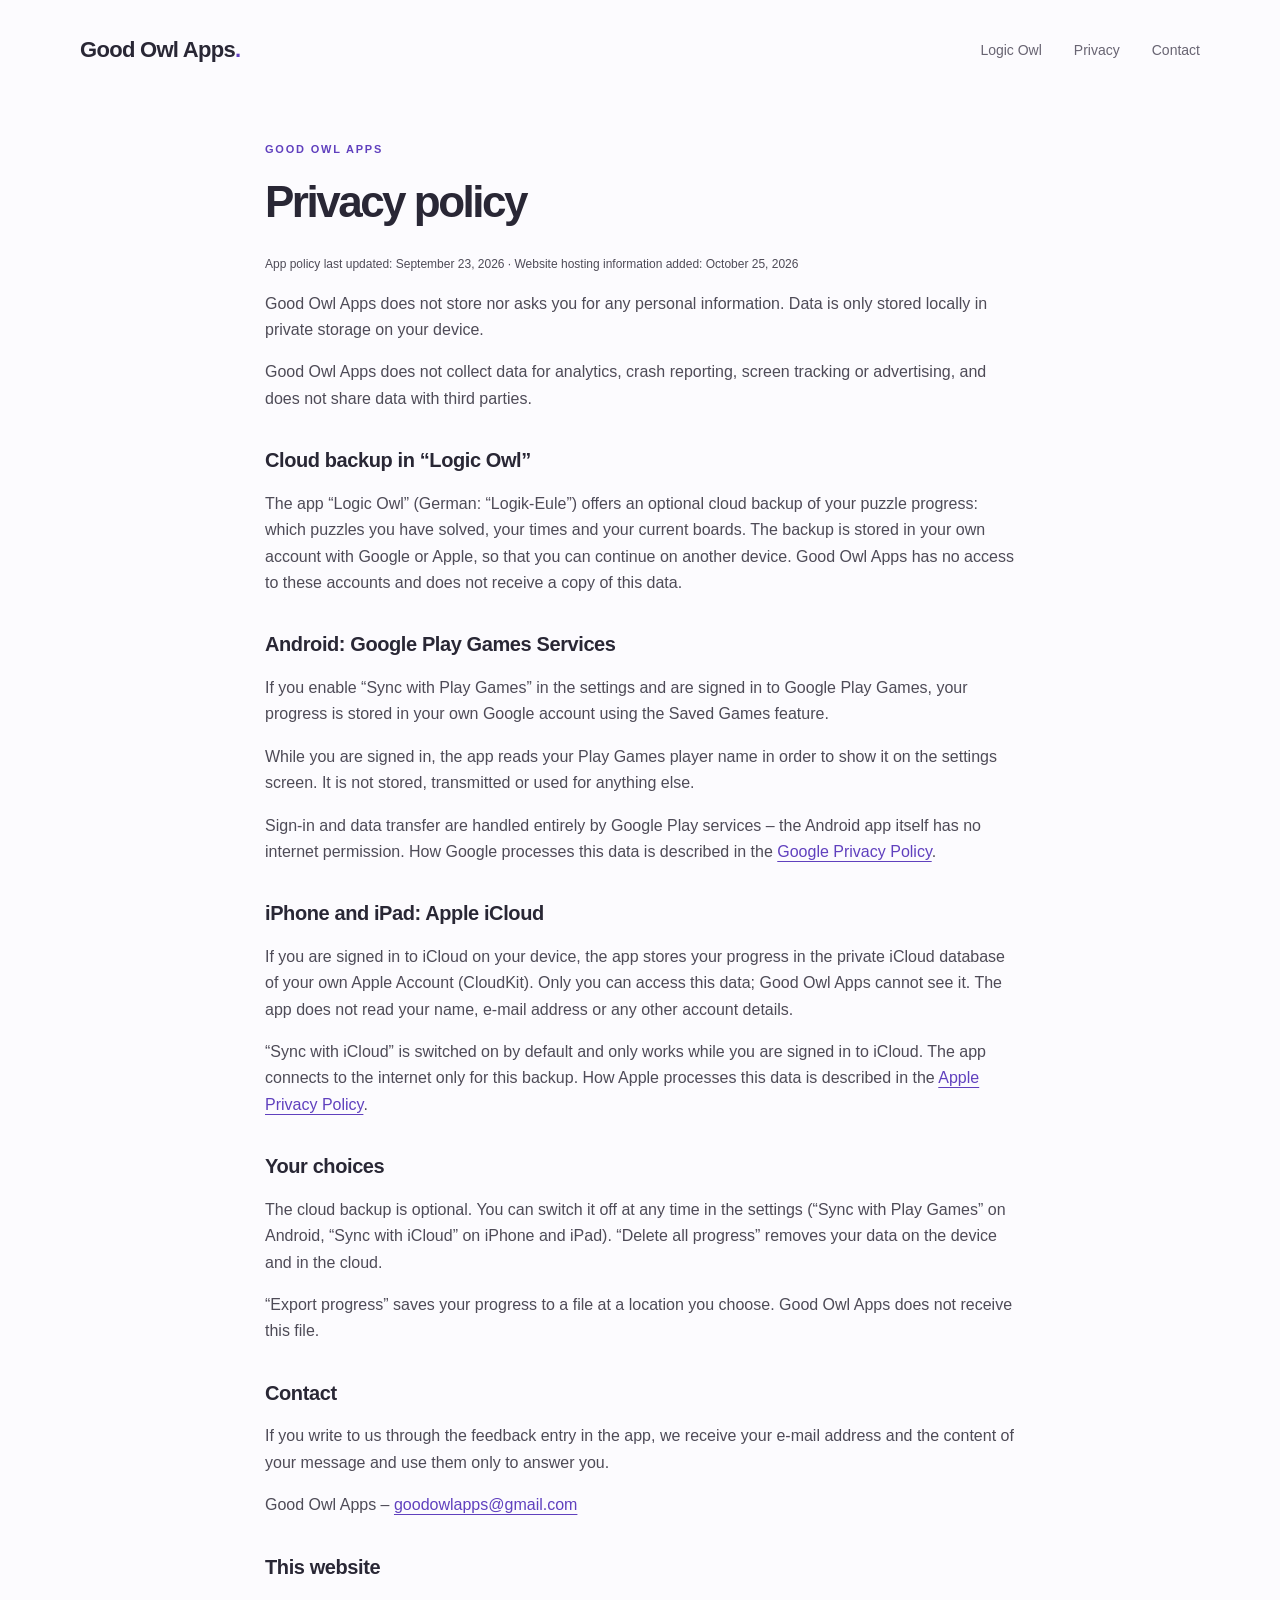
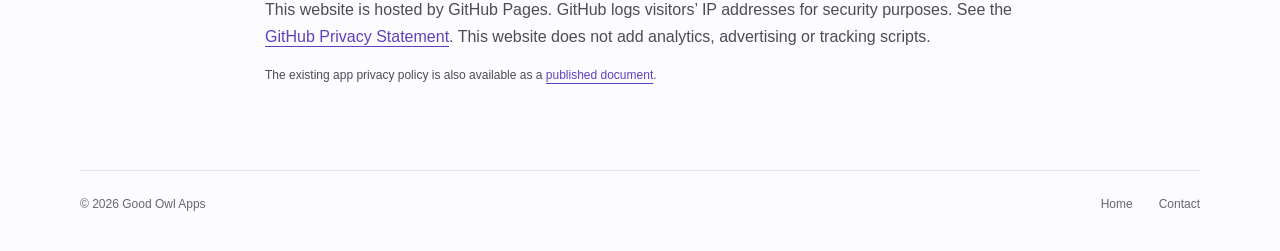
==== privacy.html @ fabba707 "Add Good Owl Apps website and privacy policy" ====
<!doctype html>
<html lang="en">
<head>
  <meta charset="utf-8">
  <meta name="viewport" content="width=device-width, initial-scale=1">
  <title>Privacy policy · Good Owl Apps</title>
  <meta name="description" content="The Good Owl Apps privacy policy, including optional Google Play Games and Apple iCloud backups in Logic Owl.">
  <link rel="icon" href="logic-owl.png" type="image/png">
  <link rel="stylesheet" href="style.css">
</head>
<body>
  <a class="skip" href="#main">Skip to content</a>
  <header class="wrap header"><a class="brand" href="./">Good Owl Apps<span class="brand-dot" aria-hidden="true">.</span></a><nav aria-label="Main navigation"><a href="./">Logic Owl</a><a href="privacy.html" aria-current="page">Privacy</a><a href="mailto:goodowlapps@gmail.com">Contact</a></nav></header>
  <main id="main" class="wrap document">
    <p class="eyebrow">Good Owl Apps</p>
    <h1>Privacy policy</h1>
    <p class="small">App policy last updated: September 23, 2026 · Website hosting information added: October 25, 2026</p>
    <p>Good Owl Apps does not store nor asks you for any personal information. Data is only stored locally in private storage on your device.</p>
    <p>Good Owl Apps does not collect data for analytics, crash reporting, screen tracking or advertising, and does not share data with third parties.</p>
    <h2>Cloud backup in “Logic Owl”</h2>
    <p>The app “Logic Owl” (German: “Logik-Eule”) offers an optional cloud backup of your puzzle progress: which puzzles you have solved, your times and your current boards. The backup is stored in your own account with Google or Apple, so that you can continue on another device. Good Owl Apps has no access to these accounts and does not receive a copy of this data.</p>
    <h2>Android: Google Play Games Services</h2>
    <p>If you enable “Sync with Play Games” in the settings and are signed in to Google Play Games, your progress is stored in your own Google account using the Saved Games feature.</p>
    <p>While you are signed in, the app reads your Play Games player name in order to show it on the settings screen. It is not stored, transmitted or used for anything else.</p>
    <p>Sign-in and data transfer are handled entirely by Google Play services – the Android app itself has no internet permission. How Google processes this data is described in the <a href="https://policies.google.com/privacy">Google Privacy Policy</a>.</p>
    <h2>iPhone and iPad: Apple iCloud</h2>
    <p>If you are signed in to iCloud on your device, the app stores your progress in the private iCloud database of your own Apple Account (CloudKit). Only you can access this data; Good Owl Apps cannot see it. The app does not read your name, e-mail address or any other account details.</p>
    <p>“Sync with iCloud” is switched on by default and only works while you are signed in to iCloud. The app connects to the internet only for this backup. How Apple processes this data is described in the <a href="https://www.apple.com/legal/privacy/">Apple Privacy Policy</a>.</p>
    <h2>Your choices</h2>
    <p>The cloud backup is optional. You can switch it off at any time in the settings (“Sync with Play Games” on Android, “Sync with iCloud” on iPhone and iPad). “Delete all progress” removes your data on the device and in the cloud.</p>
    <p>“Export progress” saves your progress to a file at a location you choose. Good Owl Apps does not receive this file.</p>
    <h2>Contact</h2>
    <p>If you write to us through the feedback entry in the app, we receive your e-mail address and the content of your message and use them only to answer you.</p>
    <p>Good Owl Apps – <a href="mailto:goodowlapps@gmail.com">goodowlapps@gmail.com</a></p>
    <h2>This website</h2>
    <p>This website is hosted by GitHub Pages. GitHub logs visitors’ IP addresses for security purposes. See the <a href="https://docs.github.com/en/site-policy/privacy-policies/github-general-privacy-statement">GitHub Privacy Statement</a>. This website does not add analytics, advertising or tracking scripts.</p>
    <p class="small">The existing app privacy policy is also available as a <a href="https://docs.google.com/document/d/e/2PACX-1vTFnq-FXLmimaPLVYi3MFYJRpCd9RBUf_4sBQjqVgsIgMpLkzqYEmUZU5Gso5C50ym8CvPSN7OywUHM/pub">published document</a>.</p>
  </main>
  <footer class="wrap footer"><span>© 2026 Good Owl Apps</span><a href="./">Home</a><a href="mailto:goodowlapps@gmail.com">Contact</a></footer>
</body>
</html>
---- style.css ----
:root { color-scheme: light; --ink: #292735; --muted: #686472; --purple: #6040be; --lavender: #eee8fb; --line: #e6e1ec; }
* { box-sizing: border-box; }
html { scroll-behavior: smooth; scroll-padding-top: 30px; }
body { margin: 0; background: #fcfbfe; color: var(--ink); font-family: -apple-system, BlinkMacSystemFont, "Segoe UI", sans-serif; font-size: 16px; line-height: 1.65; }
a { color: var(--purple); text-underline-offset: 4px; }
a:focus-visible { outline: 3px solid #bc9dff; outline-offset: 6px; }
.wrap { width: min(1120px, calc(100% - 64px)); margin-inline: auto; }
.header { display: flex; align-items: center; justify-content: space-between; gap: 24px; padding-block: 32px; }
.brand { color: var(--ink); font-size: 22px; font-weight: 750; text-decoration: none; letter-spacing: -.7px; white-space: nowrap; }
.brand-dot { color: var(--purple); }
nav { display: flex; gap: 32px; }
nav a { font-size: 14px; color: var(--muted); text-decoration: none; }
nav a:hover { color: var(--purple); text-decoration: underline; }
.hero { display: grid; grid-template-columns: 1.25fr 1fr; gap: 64px; align-items: center; padding-block: 64px 88px; }
.eyebrow { color: var(--purple); text-transform: uppercase; font-size: 11px; font-weight: 750; letter-spacing: 1.8px; margin: 0 0 20px; }
h1 { font-size: clamp(40px, 4.8vw, 59px); font-weight: 760; line-height: 1.1; letter-spacing: -2.5px; margin: 0 0 28px; }
h1 span { color: var(--purple); }
.lead { font-size: 21px; line-height: 1.55; margin: 0 0 16px; max-width: 500px; }
.lead strong { font-weight: 650; }
.intro { color: var(--muted); max-width: 475px; margin: 0 0 28px; }
.button { display: inline-flex; gap: 28px; align-items: center; background: var(--purple); color: #fff; border-radius: 10px; padding: 14px 22px; font-size: 15px; font-weight: 650; text-decoration: none; }
.button:hover { background: #4c3199; }
.small { font-size: 12px; }
.muted { color: var(--muted); }
.owl-card { margin: 0; background: var(--lavender); border-radius: 30px; padding: 22px 24px 28px; transform: rotate(2deg); }
.owl-card img { display: block; width: 100%; height: auto; border-radius: 15px; }
.owl-card figcaption { display: flex; flex-wrap: wrap; align-items: baseline; justify-content: space-between; gap: 6px 14px; padding: 20px 10px 0; font-size: 21px; font-weight: 700; }
.owl-card figcaption span { font-size: 12px; color: #5c4f79; font-weight: 450; }
.details { border-top: 1px solid var(--line); display: grid; grid-template-columns: repeat(3, 1fr); gap: 48px; padding-block: 48px 60px; }
.detail-number { display: block; color: var(--purple); font-size: 12px; font-weight: 700; margin-bottom: 15px; }
h2 { font-size: 20px; line-height: 1.35; letter-spacing: -.4px; font-weight: 650; }
.details h2 { margin: 0 0 14px; }
.details p { font-size: 15px; color: var(--muted); margin: 0 0 16px; }
.text-link { font-size: 14px; font-weight: 600; text-decoration: none; }
.text-link:hover { text-decoration: underline; }
.contact { display: flex; justify-content: space-between; align-items: center; gap: 32px; background: #f1edf8; border-radius: 18px; padding: 32px 36px; margin-block: 0 64px; }
.contact .eyebrow { margin: 0 0 8px; }
.contact h2 { margin: 0 0 8px; font-size: 25px; }
.contact p { color: var(--muted); margin: 0; }
.footer { display: flex; gap: 26px; font-size: 12px; padding-block: 24px 36px; border-top: 1px solid var(--line); color: var(--muted); }
.footer span { margin-right: auto; }
.footer a { color: var(--muted); text-decoration: none; }
.footer a:hover { text-decoration: underline; }
.skip { position: fixed; top: -80px; left: 20px; background: #fff; padding: 10px 16px; z-index: 10; }
.skip:focus { top: 10px; }
.document { max-width: 750px; padding-block: 40px 72px; }
.document h1 { font-size: 44px; }
.document h2 { margin-top: 35px; }
.document p { color: #4e4b57; }
.document .eyebrow { color: var(--purple); }
@media (max-width: 760px) {
  .wrap { width: calc(100% - 36px); }
  .header { flex-wrap: wrap; padding-block: 22px; gap: 14px; }
  nav { gap: 24px; }
  .hero { grid-template-columns: 1fr; gap: 34px; padding-block: 28px 50px; }
  h1 { font-size: 44px; letter-spacing: -1.8px; }
  .lead { font-size: 19px; }
  .owl-card { max-width: 400px; width: calc(100% - 14px); margin-inline: auto; transform: rotate(1deg); }
  .details { grid-template-columns: 1fr; gap: 32px; padding-block: 32px 40px; }
  .contact { flex-direction: column; align-items: flex-start; padding: 26px; margin-bottom: 42px; gap: 20px; }
  .contact h2 { font-size: 23px; }
  .footer { flex-wrap: wrap; gap: 14px 24px; }
  .footer span { width: 100%; }
  .document h1 { font-size: 36px; }
}
@media (prefers-reduced-motion: reduce) { html { scroll-behavior: auto; } }
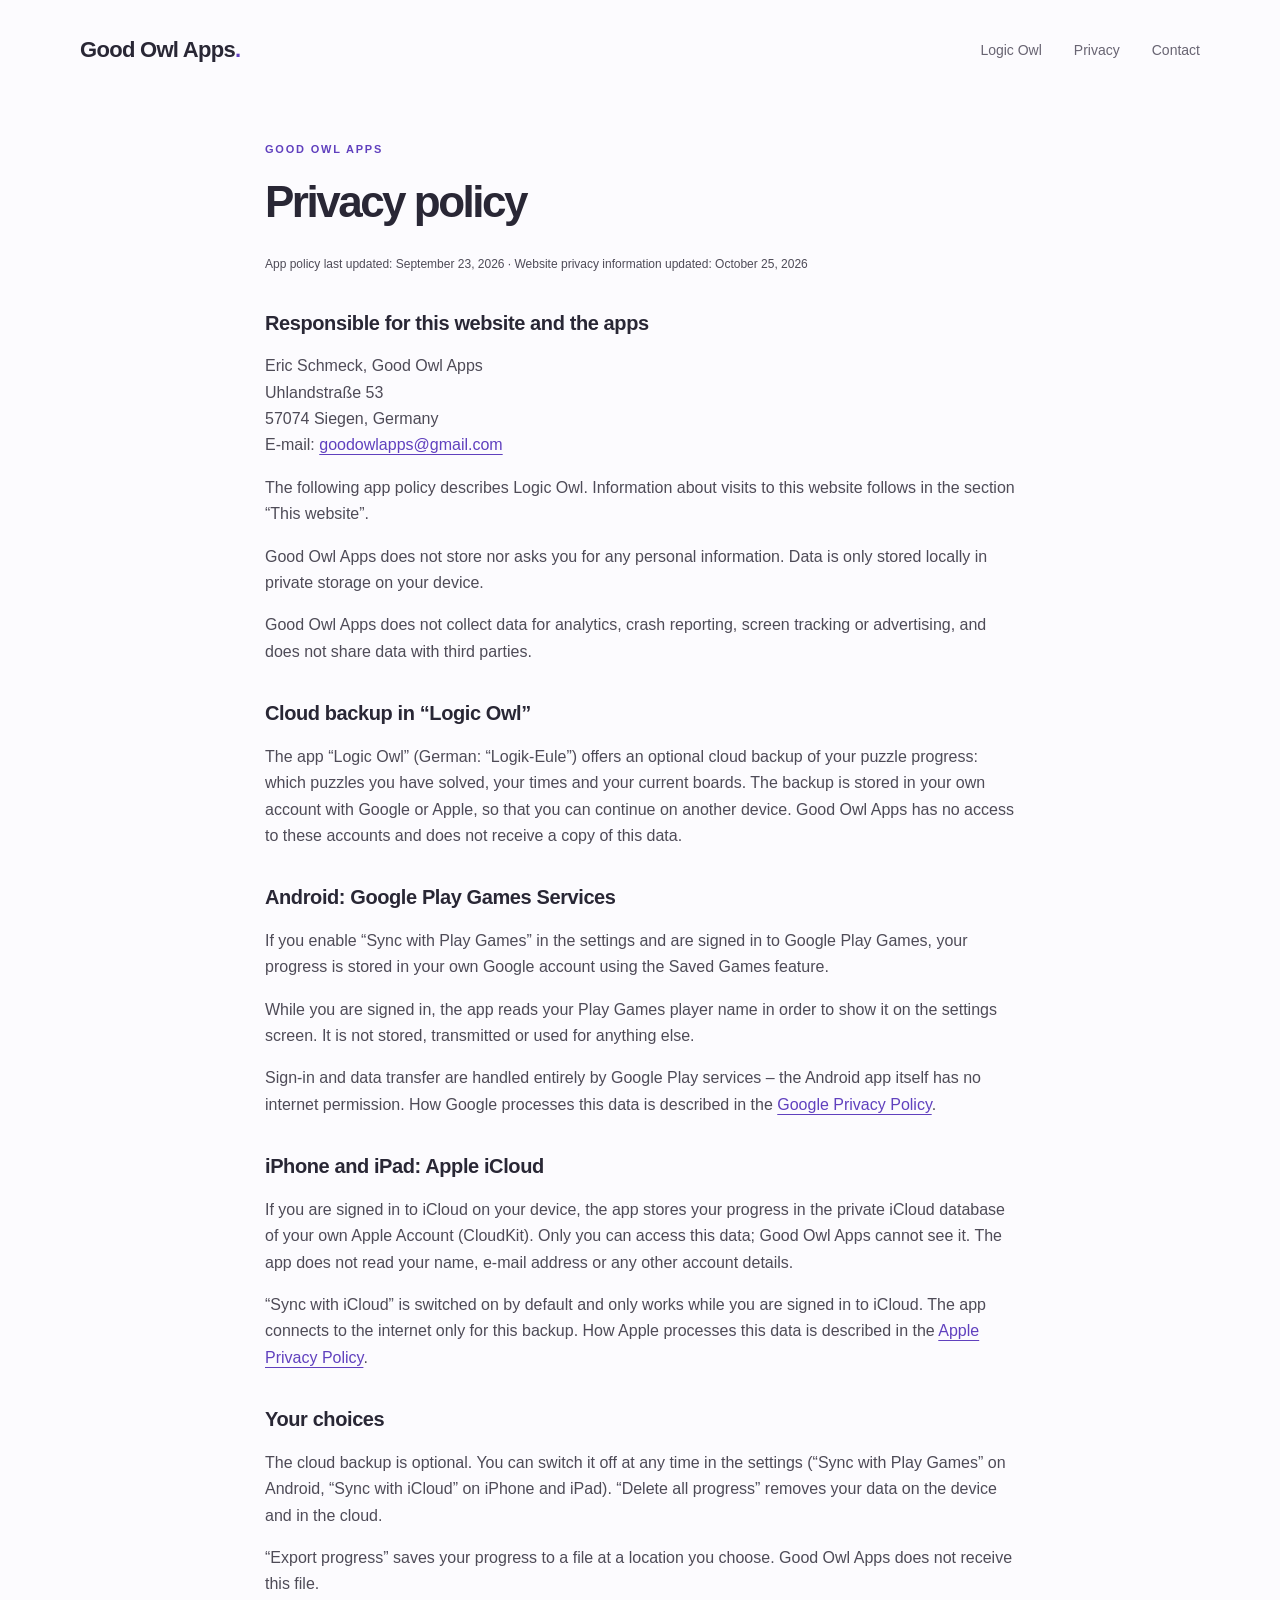
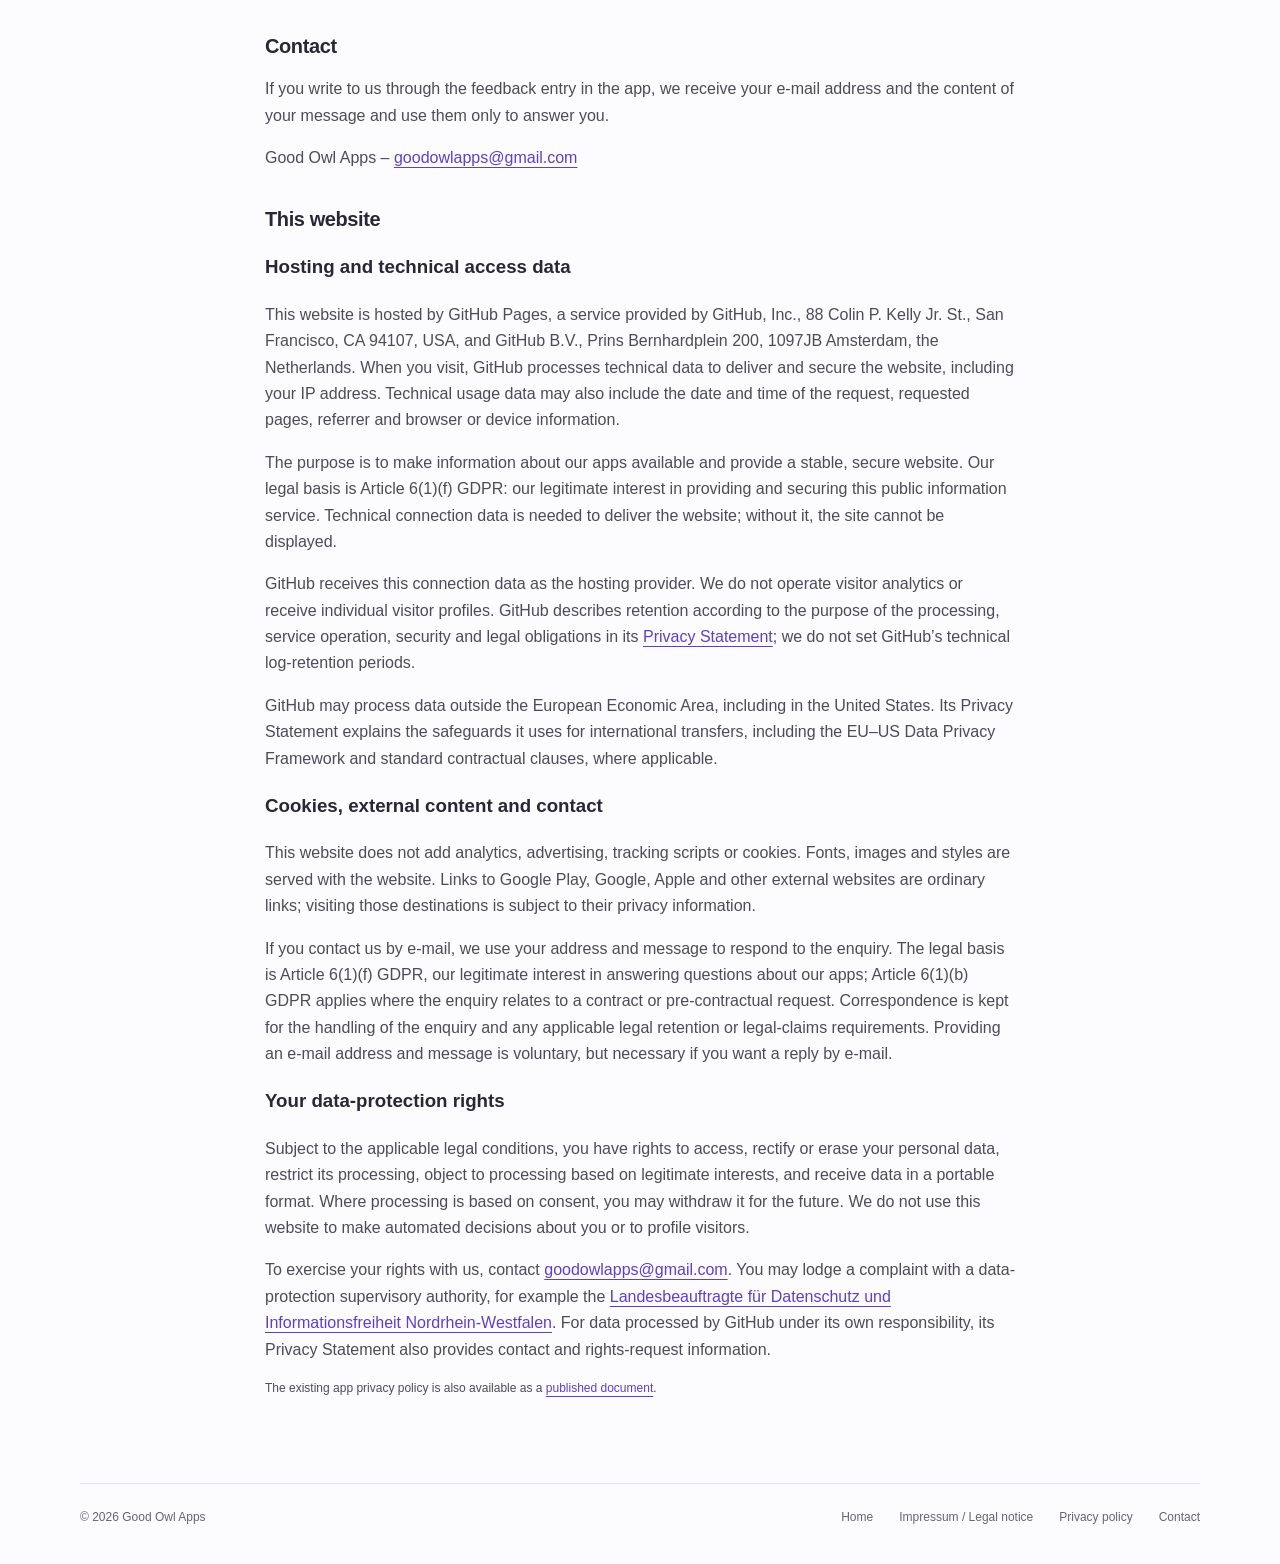
==== commit 671b88c3: "Add legal notice, website privacy details and Google verification" ====
--- a/privacy.html
+++ b/privacy.html
@@ -14,7 +14,10 @@
   <main id="main" class="wrap document">
     <p class="eyebrow">Good Owl Apps</p>
     <h1>Privacy policy</h1>
-    <p class="small">App policy last updated: September 23, 2026 · Website hosting information added: October 25, 2026</p>
+    <p class="small">App policy last updated: September 23, 2026 · Website privacy information updated: October 25, 2026</p>
+    <h2>Responsible for this website and the apps</h2>
+    <p>Eric Schmeck, Good Owl Apps<br>Uhlandstraße 53<br>57074 Siegen, Germany<br>E-mail: <a href="mailto:goodowlapps@gmail.com">goodowlapps@gmail.com</a></p>
+    <p>The following app policy describes Logic Owl. Information about visits to this website follows in the section “This website”.</p>
     <p>Good Owl Apps does not store nor asks you for any personal information. Data is only stored locally in private storage on your device.</p>
     <p>Good Owl Apps does not collect data for analytics, crash reporting, screen tracking or advertising, and does not share data with third parties.</p>
     <h2>Cloud backup in “Logic Owl”</h2>
@@ -33,9 +36,19 @@
     <p>If you write to us through the feedback entry in the app, we receive your e-mail address and the content of your message and use them only to answer you.</p>
     <p>Good Owl Apps – <a href="mailto:goodowlapps@gmail.com">goodowlapps@gmail.com</a></p>
     <h2>This website</h2>
-    <p>This website is hosted by GitHub Pages. GitHub logs visitors’ IP addresses for security purposes. See the <a href="https://docs.github.com/en/site-policy/privacy-policies/github-general-privacy-statement">GitHub Privacy Statement</a>. This website does not add analytics, advertising or tracking scripts.</p>
+    <h3>Hosting and technical access data</h3>
+    <p>This website is hosted by GitHub Pages, a service provided by GitHub, Inc., 88 Colin P. Kelly Jr. St., San Francisco, CA 94107, USA, and GitHub B.V., Prins Bernhardplein 200, 1097JB Amsterdam, the Netherlands. When you visit, GitHub processes technical data to deliver and secure the website, including your IP address. Technical usage data may also include the date and time of the request, requested pages, referrer and browser or device information.</p>
+    <p>The purpose is to make information about our apps available and provide a stable, secure website. Our legal basis is Article 6(1)(f) GDPR: our legitimate interest in providing and securing this public information service. Technical connection data is needed to deliver the website; without it, the site cannot be displayed.</p>
+    <p>GitHub receives this connection data as the hosting provider. We do not operate visitor analytics or receive individual visitor profiles. GitHub describes retention according to the purpose of the processing, service operation, security and legal obligations in its <a href="https://docs.github.com/en/site-policy/privacy-policies/github-general-privacy-statement">Privacy Statement</a>; we do not set GitHub’s technical log-retention periods.</p>
+    <p>GitHub may process data outside the European Economic Area, including in the United States. Its Privacy Statement explains the safeguards it uses for international transfers, including the EU–US Data Privacy Framework and standard contractual clauses, where applicable.</p>
+    <h3>Cookies, external content and contact</h3>
+    <p>This website does not add analytics, advertising, tracking scripts or cookies. Fonts, images and styles are served with the website. Links to Google Play, Google, Apple and other external websites are ordinary links; visiting those destinations is subject to their privacy information.</p>
+    <p>If you contact us by e-mail, we use your address and message to respond to the enquiry. The legal basis is Article 6(1)(f) GDPR, our legitimate interest in answering questions about our apps; Article 6(1)(b) GDPR applies where the enquiry relates to a contract or pre-contractual request. Correspondence is kept for the handling of the enquiry and any applicable legal retention or legal-claims requirements. Providing an e-mail address and message is voluntary, but necessary if you want a reply by e-mail.</p>
+    <h3>Your data-protection rights</h3>
+    <p>Subject to the applicable legal conditions, you have rights to access, rectify or erase your personal data, restrict its processing, object to processing based on legitimate interests, and receive data in a portable format. Where processing is based on consent, you may withdraw it for the future. We do not use this website to make automated decisions about you or to profile visitors.</p>
+    <p>To exercise your rights with us, contact <a href="mailto:goodowlapps@gmail.com">goodowlapps@gmail.com</a>. You may lodge a complaint with a data-protection supervisory authority, for example the <a href="https://www.ldi.nrw.de/">Landesbeauftragte für Datenschutz und Informationsfreiheit Nordrhein-Westfalen</a>. For data processed by GitHub under its own responsibility, its Privacy Statement also provides contact and rights-request information.</p>
     <p class="small">The existing app privacy policy is also available as a <a href="https://docs.google.com/document/d/e/2PACX-1vTFnq-FXLmimaPLVYi3MFYJRpCd9RBUf_4sBQjqVgsIgMpLkzqYEmUZU5Gso5C50ym8CvPSN7OywUHM/pub">published document</a>.</p>
   </main>
-  <footer class="wrap footer"><span>© 2026 Good Owl Apps</span><a href="./">Home</a><a href="mailto:goodowlapps@gmail.com">Contact</a></footer>
+  <footer class="wrap footer"><span>© 2026 Good Owl Apps</span><a href="./">Home</a><a href="impressum.html">Impressum / Legal notice</a><a href="privacy.html" aria-current="page">Privacy policy</a><a href="mailto:goodowlapps@gmail.com">Contact</a></footer>
 </body>
 </html>
